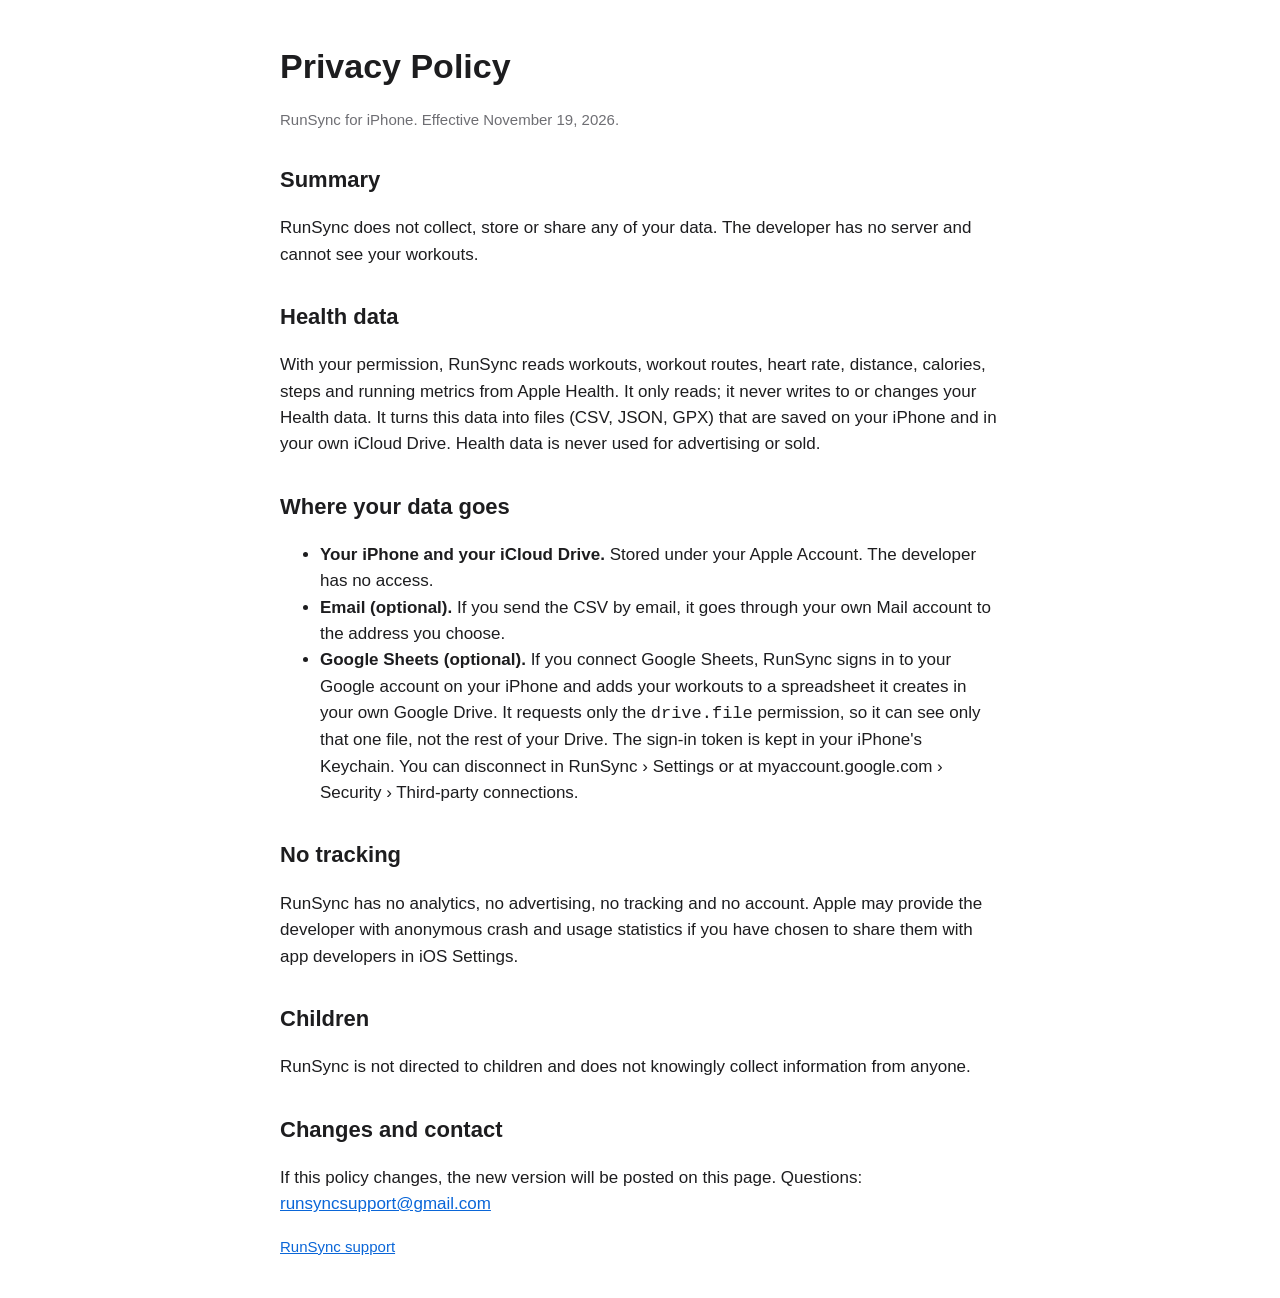
==== privacy.html @ 7daf9f4d "RunSync support and privacy pages Co-Authored-By: Claude Opus 5.5 <noreply@anthropic.com>" ====
<!doctype html><html lang="en"><head><meta charset="utf-8"><meta name="viewport" content="width=device-width,initial-scale=1">
<title>RunSync Privacy Policy</title><link rel="stylesheet" href="style.css"></head><body>
<h1>Privacy Policy</h1>
<p class="muted">RunSync for iPhone. Effective November 19, 2026.</p>

<h2>Summary</h2>
<p>RunSync does not collect, store or share any of your data. The developer has no server and cannot see your workouts.</p>

<h2>Health data</h2>
<p>With your permission, RunSync reads workouts, workout routes, heart rate, distance, calories, steps and running metrics from Apple Health. It only reads; it never writes to or changes your Health data. It turns this data into files (CSV, JSON, GPX) that are saved on your iPhone and in your own iCloud Drive. Health data is never used for advertising or sold.</p>

<h2>Where your data goes</h2>
<ul>
<li><b>Your iPhone and your iCloud Drive.</b> Stored under your Apple Account. The developer has no access.</li>
<li><b>Email (optional).</b> If you send the CSV by email, it goes through your own Mail account to the address you choose.</li>
<li><b>Google Sheets (optional).</b> If you connect Google Sheets, RunSync signs in to your Google account on your iPhone and adds your workouts to a spreadsheet it creates in your own Google Drive. It requests only the <code>drive.file</code> permission, so it can see only that one file, not the rest of your Drive. The sign-in token is kept in your iPhone's Keychain. You can disconnect in RunSync › Settings or at myaccount.google.com › Security › Third-party connections.</li>
</ul>

<h2>No tracking</h2>
<p>RunSync has no analytics, no advertising, no tracking and no account. Apple may provide the developer with anonymous crash and usage statistics if you have chosen to share them with app developers in iOS Settings.</p>

<h2>Children</h2>
<p>RunSync is not directed to children and does not knowingly collect information from anyone.</p>

<h2>Changes and contact</h2>
<p>If this policy changes, the new version will be posted on this page. Questions: <a href="mailto:runsyncsupport@gmail.com">runsyncsupport@gmail.com</a></p>
<p class="muted"><a href="index.html">RunSync support</a></p>
</body></html>
---- style.css ----
body{font:17px/1.55 -apple-system,BlinkMacSystemFont,"Segoe UI",sans-serif;max-width:720px;margin:40px auto;padding:0 20px;color:#1d1d1f}
h1{font-size:34px;margin-bottom:4px}h2{margin-top:32px;font-size:22px}
img.icon{width:96px;height:96px;border-radius:22px}a{color:#0a66d8}.muted{color:#6e6e73;font-size:15px}
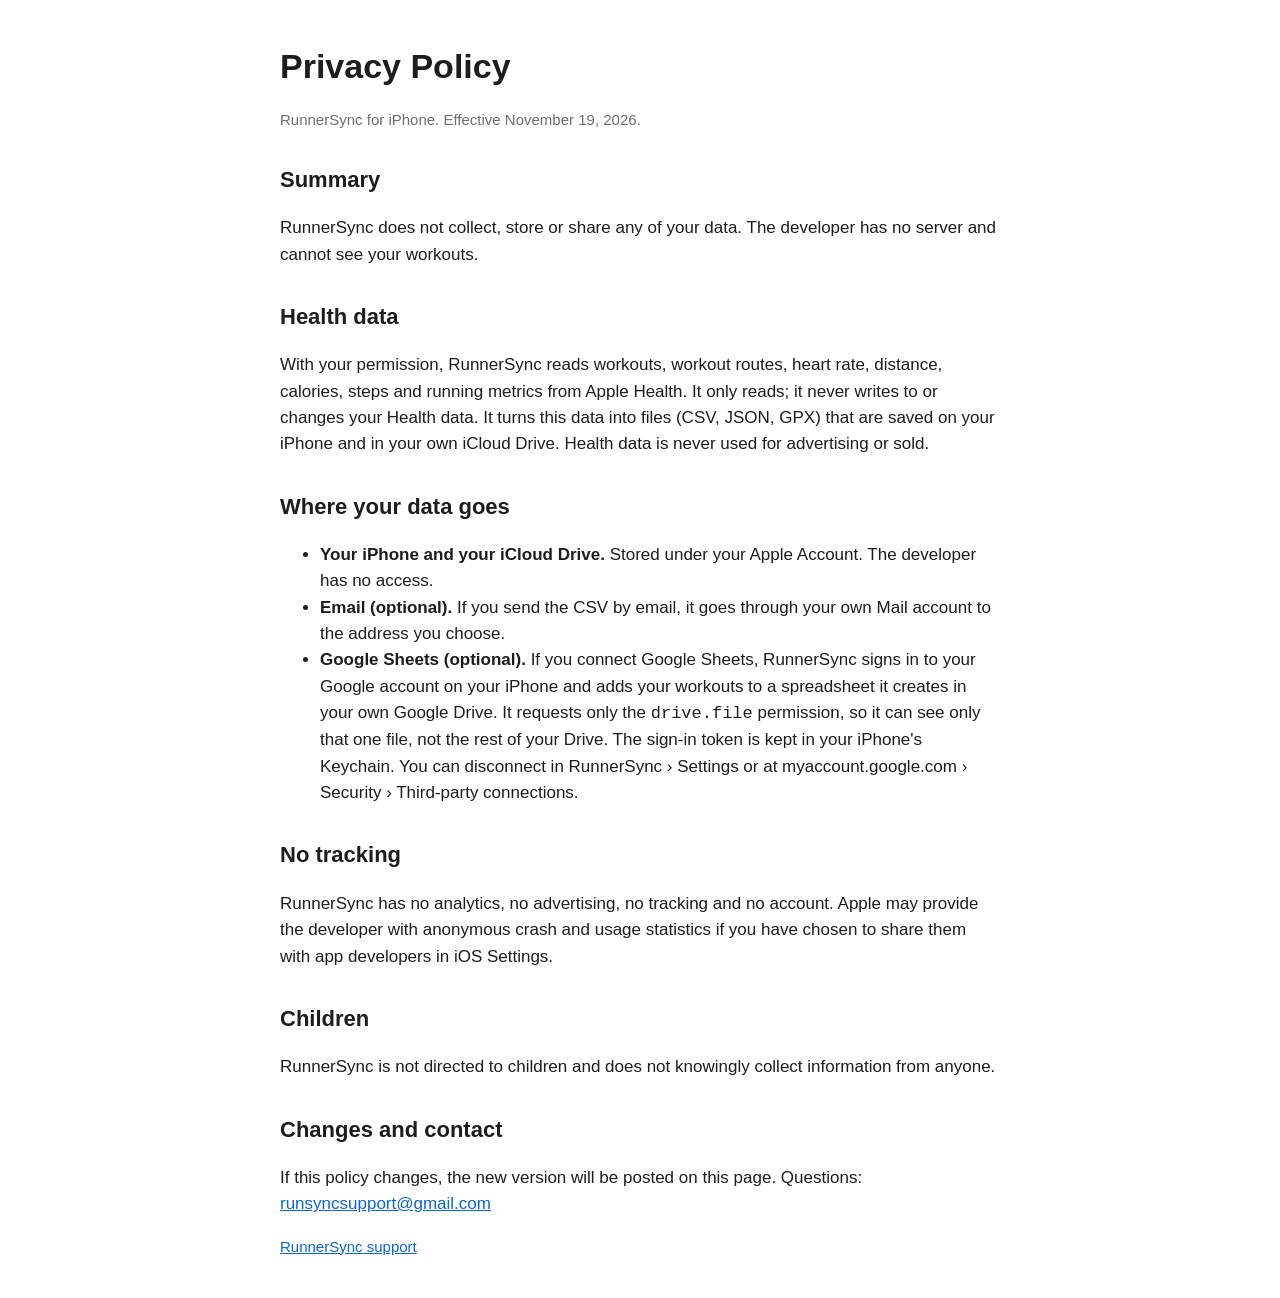
==== commit 5c900e79: "Rename to RunnerSync" ====
--- a/privacy.html
+++ b/privacy.html
@@ -1,28 +1,28 @@
 <!doctype html><html lang="en"><head><meta charset="utf-8"><meta name="viewport" content="width=device-width,initial-scale=1">
-<title>RunSync Privacy Policy</title><link rel="stylesheet" href="style.css"></head><body>
+<title>RunnerSync Privacy Policy</title><link rel="stylesheet" href="style.css"></head><body>
 <h1>Privacy Policy</h1>
-<p class="muted">RunSync for iPhone. Effective November 19, 2026.</p>
+<p class="muted">RunnerSync for iPhone. Effective November 19, 2026.</p>
 
 <h2>Summary</h2>
-<p>RunSync does not collect, store or share any of your data. The developer has no server and cannot see your workouts.</p>
+<p>RunnerSync does not collect, store or share any of your data. The developer has no server and cannot see your workouts.</p>
 
 <h2>Health data</h2>
-<p>With your permission, RunSync reads workouts, workout routes, heart rate, distance, calories, steps and running metrics from Apple Health. It only reads; it never writes to or changes your Health data. It turns this data into files (CSV, JSON, GPX) that are saved on your iPhone and in your own iCloud Drive. Health data is never used for advertising or sold.</p>
+<p>With your permission, RunnerSync reads workouts, workout routes, heart rate, distance, calories, steps and running metrics from Apple Health. It only reads; it never writes to or changes your Health data. It turns this data into files (CSV, JSON, GPX) that are saved on your iPhone and in your own iCloud Drive. Health data is never used for advertising or sold.</p>
 
 <h2>Where your data goes</h2>
 <ul>
 <li><b>Your iPhone and your iCloud Drive.</b> Stored under your Apple Account. The developer has no access.</li>
 <li><b>Email (optional).</b> If you send the CSV by email, it goes through your own Mail account to the address you choose.</li>
-<li><b>Google Sheets (optional).</b> If you connect Google Sheets, RunSync signs in to your Google account on your iPhone and adds your workouts to a spreadsheet it creates in your own Google Drive. It requests only the <code>drive.file</code> permission, so it can see only that one file, not the rest of your Drive. The sign-in token is kept in your iPhone's Keychain. You can disconnect in RunSync › Settings or at myaccount.google.com › Security › Third-party connections.</li>
+<li><b>Google Sheets (optional).</b> If you connect Google Sheets, RunnerSync signs in to your Google account on your iPhone and adds your workouts to a spreadsheet it creates in your own Google Drive. It requests only the <code>drive.file</code> permission, so it can see only that one file, not the rest of your Drive. The sign-in token is kept in your iPhone's Keychain. You can disconnect in RunnerSync › Settings or at myaccount.google.com › Security › Third-party connections.</li>
 </ul>
 
 <h2>No tracking</h2>
-<p>RunSync has no analytics, no advertising, no tracking and no account. Apple may provide the developer with anonymous crash and usage statistics if you have chosen to share them with app developers in iOS Settings.</p>
+<p>RunnerSync has no analytics, no advertising, no tracking and no account. Apple may provide the developer with anonymous crash and usage statistics if you have chosen to share them with app developers in iOS Settings.</p>
 
 <h2>Children</h2>
-<p>RunSync is not directed to children and does not knowingly collect information from anyone.</p>
+<p>RunnerSync is not directed to children and does not knowingly collect information from anyone.</p>
 
 <h2>Changes and contact</h2>
 <p>If this policy changes, the new version will be posted on this page. Questions: <a href="mailto:runsyncsupport@gmail.com">runsyncsupport@gmail.com</a></p>
-<p class="muted"><a href="index.html">RunSync support</a></p>
+<p class="muted"><a href="index.html">RunnerSync support</a></p>
 </body></html>
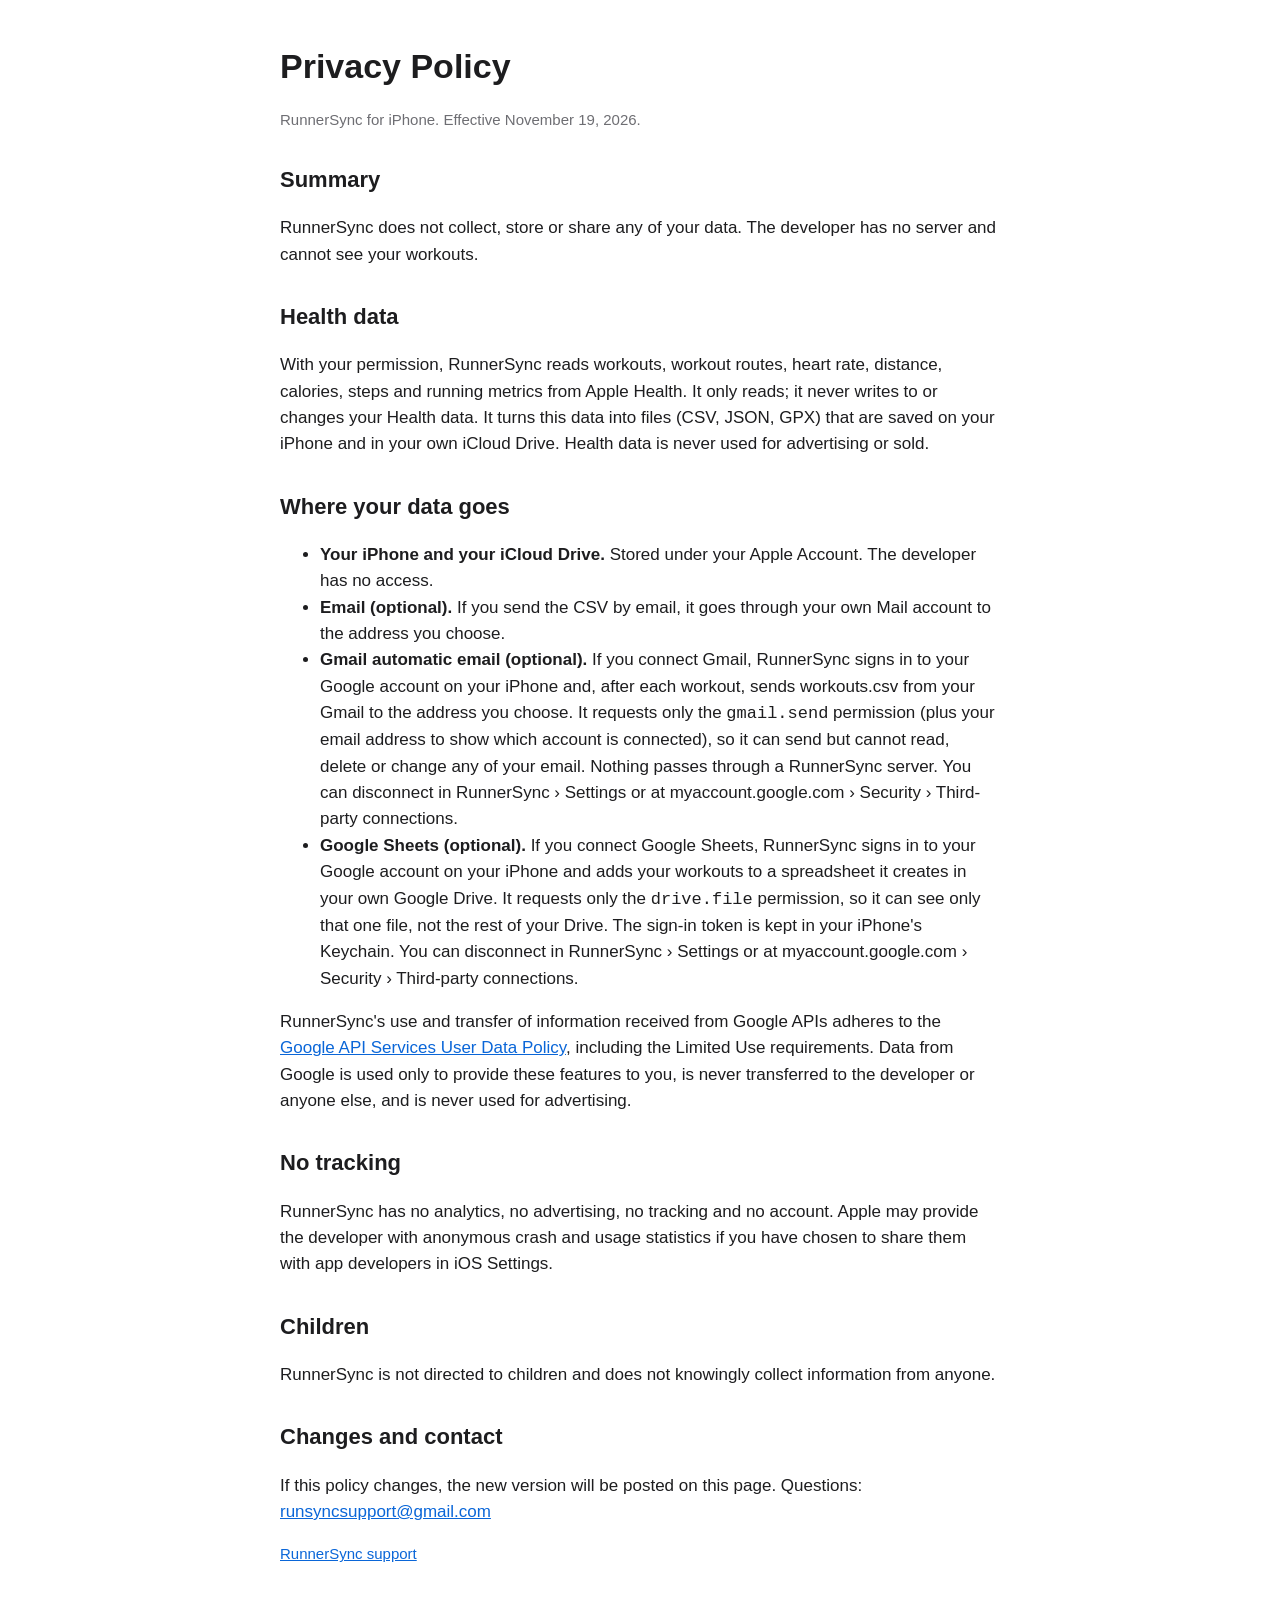
==== commit bd2b735a: "Automatic email: Gmail and RunnerSync Email shortcut; privacy policy Gmail + Limited Use" ====
--- a/privacy.html
+++ b/privacy.html
@@ -13,8 +13,10 @@
 <ul>
 <li><b>Your iPhone and your iCloud Drive.</b> Stored under your Apple Account. The developer has no access.</li>
 <li><b>Email (optional).</b> If you send the CSV by email, it goes through your own Mail account to the address you choose.</li>
+<li><b>Gmail automatic email (optional).</b> If you connect Gmail, RunnerSync signs in to your Google account on your iPhone and, after each workout, sends workouts.csv from your Gmail to the address you choose. It requests only the <code>gmail.send</code> permission (plus your email address to show which account is connected), so it can send but cannot read, delete or change any of your email. Nothing passes through a RunnerSync server. You can disconnect in RunnerSync › Settings or at myaccount.google.com › Security › Third-party connections.</li>
 <li><b>Google Sheets (optional).</b> If you connect Google Sheets, RunnerSync signs in to your Google account on your iPhone and adds your workouts to a spreadsheet it creates in your own Google Drive. It requests only the <code>drive.file</code> permission, so it can see only that one file, not the rest of your Drive. The sign-in token is kept in your iPhone's Keychain. You can disconnect in RunnerSync › Settings or at myaccount.google.com › Security › Third-party connections.</li>
 </ul>
+<p>RunnerSync's use and transfer of information received from Google APIs adheres to the <a href="https://developers.google.com/terms/api-services-user-data-policy">Google API Services User Data Policy</a>, including the Limited Use requirements. Data from Google is used only to provide these features to you, is never transferred to the developer or anyone else, and is never used for advertising.</p>
 
 <h2>No tracking</h2>
 <p>RunnerSync has no analytics, no advertising, no tracking and no account. Apple may provide the developer with anonymous crash and usage statistics if you have chosen to share them with app developers in iOS Settings.</p>
